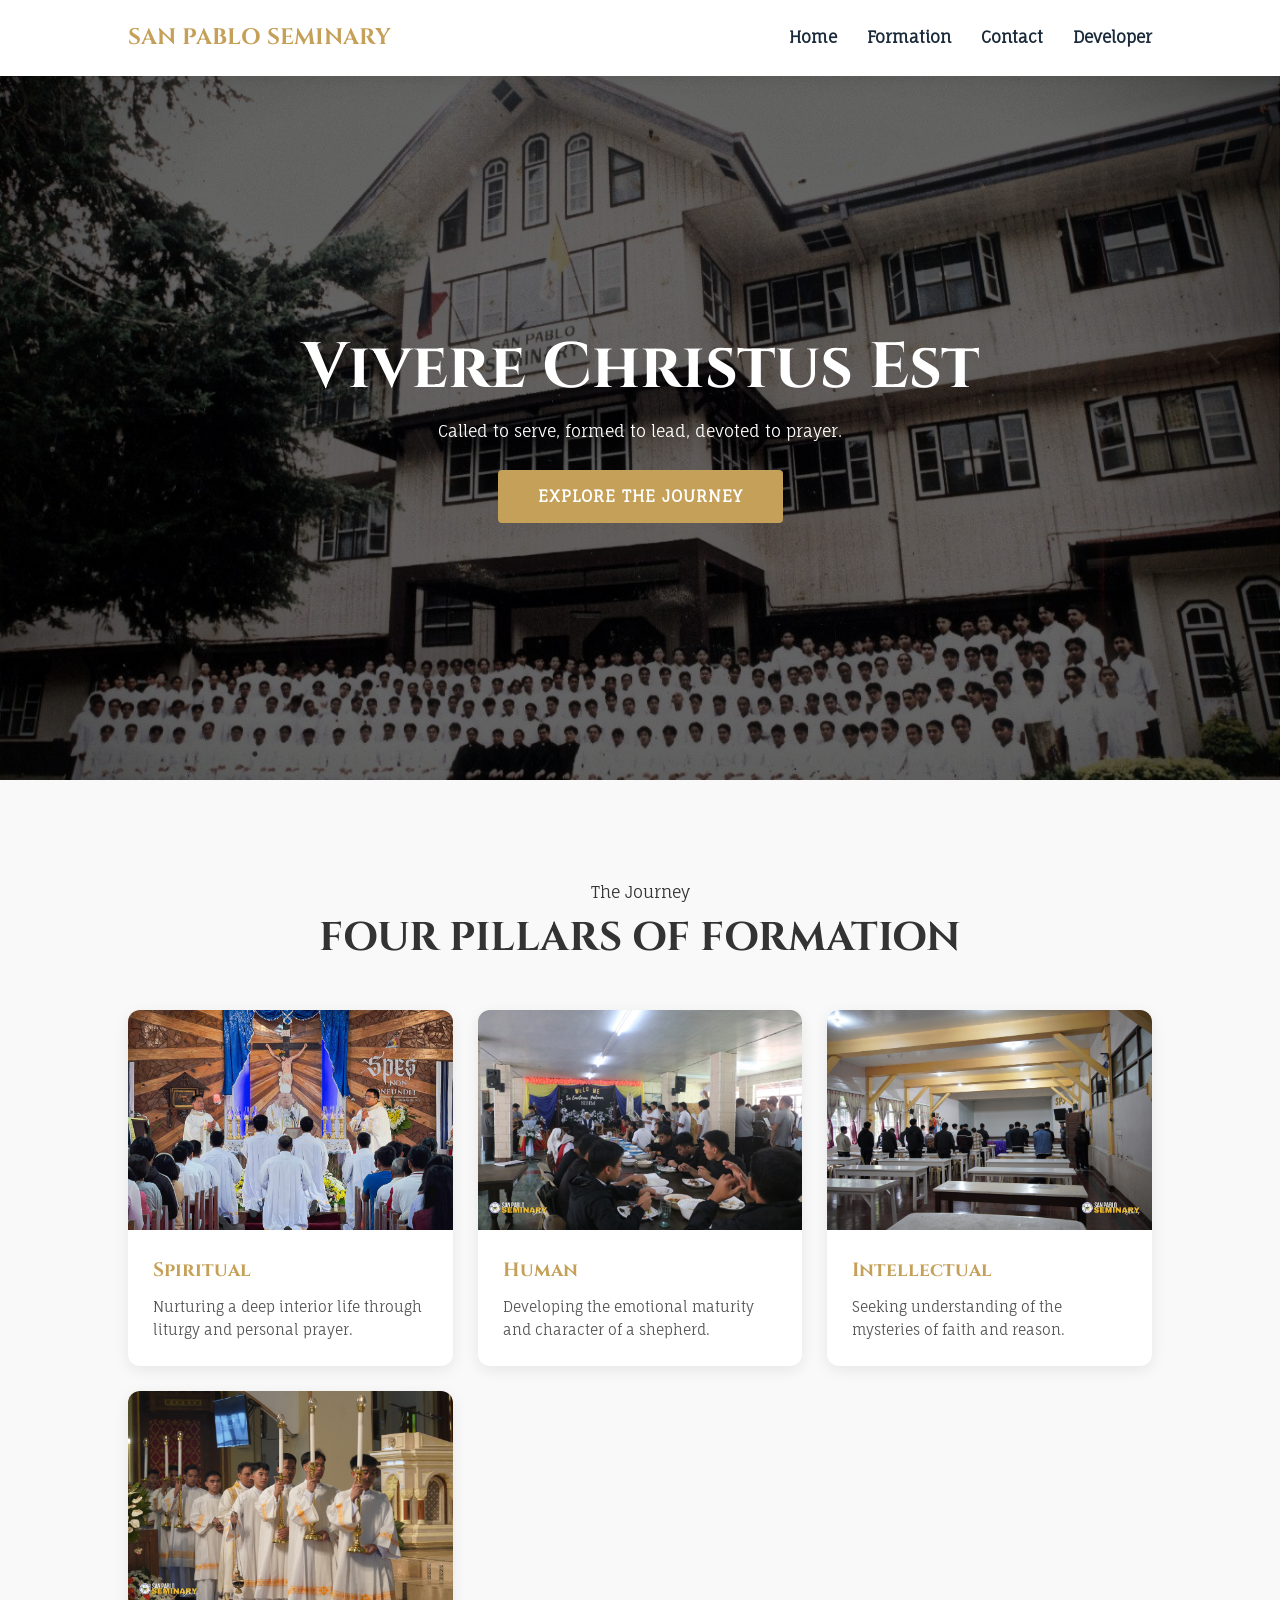
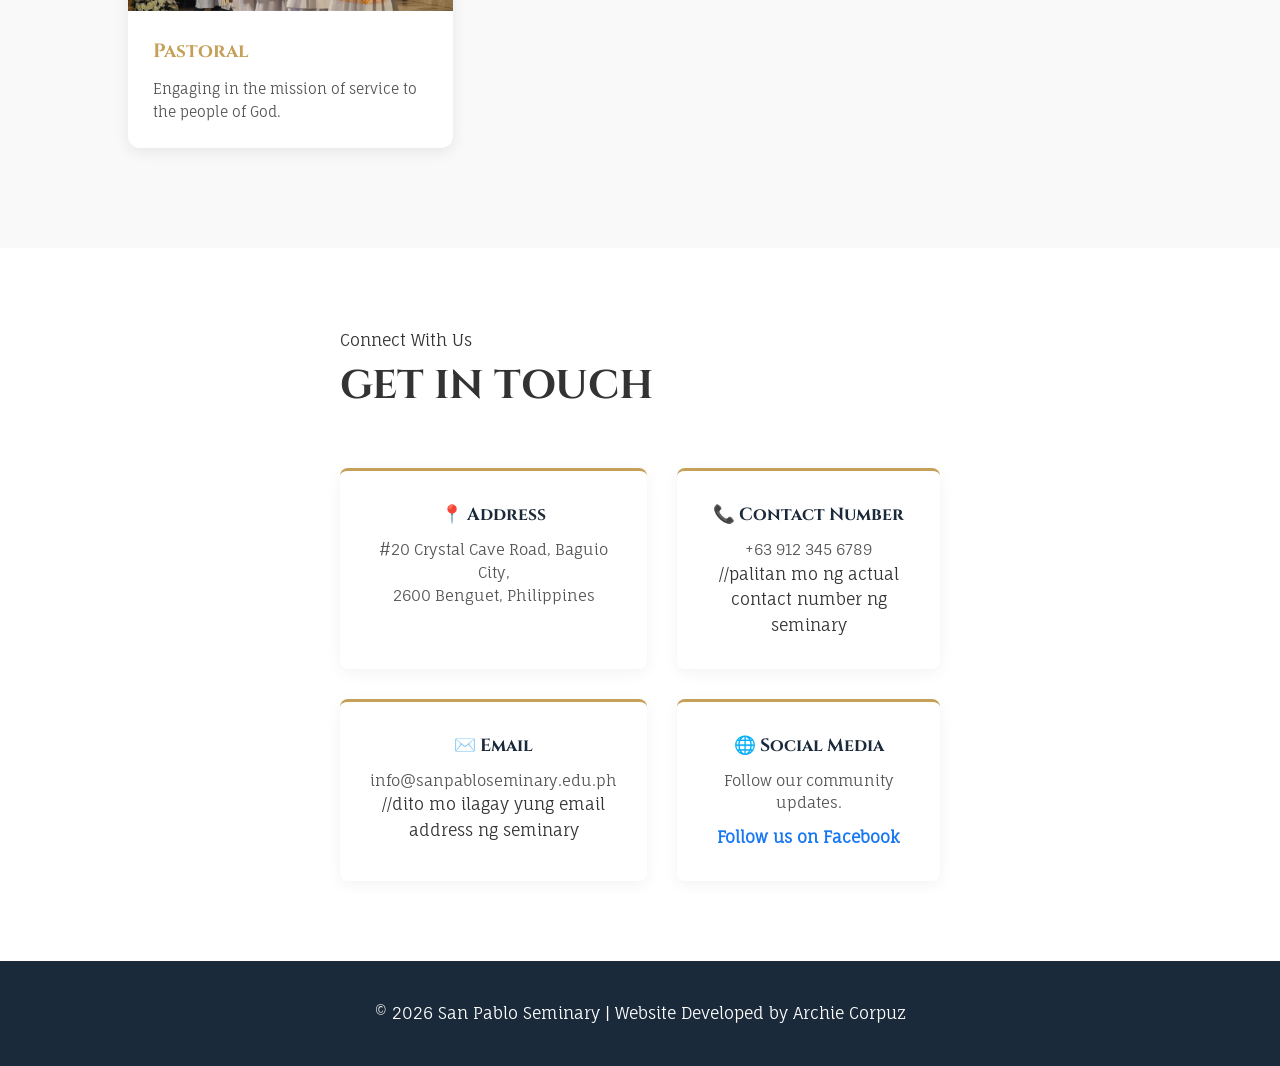
==== index.html @ 98b53720 "Add files via upload" ====
<!DOCTYPE html>
<html lang="en">
<head>
    <meta charset="UTF-8">
    <meta name="viewport" content="width=device-width, initial-scale=1.0">
    <title>SAN PABLO SEMINARY</title>
    <link rel="stylesheet" href="style.css">
    <link rel="icon" type="image/png" class="icon" href="logo.png">
    <link href="https://fonts.googleapis.com/css2?family=Cinzel:wght@400;700&family=Fauna+One&display=swap" rel="stylesheet">
</head>
<body>

    
    <nav class="navbar">
        <div class="logo">SAN PABLO SEMINARY</div>
        <ul class="nav-links">
            <li><a href="#home">Home</a></li>
            <li><a href="#pillars">Formation</a></li>
            <li><a href="#contact-section">Contact</a></li>
            <li><a href="developer.html">Developer</a></li>
        </ul>
    </nav>

    <header id="home" class="hero">
        <div class="hero-content">
            <h1>Vivere Christus Est</h1>
            <p>Called to serve, formed to lead, devoted to prayer.</p>
            <a href="#pillars" class="cta-button">Explore the Journey</a>
        </div>
    </header>

    <section id="pillars" class="pillars-section">
    <div class="section-header">
        <span class="subtitle">The Journey</span>
        <h2>Four Pillars of Formation</h2>
    </div>

    <div class="pillars-grid">
        <a href="spiritual.html" class="pillar-card-link">
            <div class="pillar-card spiritual">
                <div class="card-image"></div>
                <div class="card-inner">
                    <h3>Spiritual</h3>
                    <p>Nurturing a deep interior life through liturgy and personal prayer.</p>
                </div>
            </div>
        </a>

        <a href="human.html" class="pillar-card-link">
            <div class="pillar-card human">
                <div class="card-image"></div>
                <div class="card-inner">
                    <h3>Human</h3>
                    <p>Developing the emotional maturity and character of a shepherd.</p>
                </div>
            </div>
        </a>

        <a href="intellectual.html" class="pillar-card-link">
            <div class="pillar-card intellectual">
                <div class="card-image"></div>
                <div class="card-inner">
                    <h3>Intellectual</h3>
                    <p>Seeking understanding of the mysteries of faith and reason.</p>
                </div>
            </div>
        </a>

        <a href="pastoral.html" class="pillar-card-link">
            <div class="pillar-card pastoral">
                <div class="card-image"></div>
                <div class="card-inner">
                    <h3>Pastoral</h3>
                    <p>Engaging in the mission of service to the people of God.</p>
                </div>
            </div>
        </a>
    </div>
</section>


    <section class="contact-section" id="contact-section">
    <div class="contact-container">
        <div class="section-header">
            <span class="subtitle">Connect With Us</span>
            <h2>Get in Touch</h2>
        </div>

        <div class="contact-grid-2x2">
            <!-- Top Left: Address -->
            <div class="contact-box">
                <h3>📍 Address</h3>
                <p>#20 Crystal Cave Road, Baguio City,<br>2600 Benguet, Philippines</p>
            </div>

            <!-- Top Right: Contact Number -->
            <div class="contact-box">
                <h3>📞 Contact Number</h3>
                <p>+63 912 345 6789</p> //palitan mo ng actual contact number ng seminary
            </div>

            <!-- Bottom Left: Email -->
            <div class="contact-box">
                <h3>✉️ Email</h3>
                <p>info@sanpabloseminary.edu.ph</p> //dito mo ilagay yung email address ng seminary
            </div>

            <!-- Bottom Right: Social Media -->
            <div class="contact-box">
                <h3>🌐 Social Media</h3>
                <p>Follow our community updates.</p>
                <a href="https://www.facebook.com/SPSGladius" target="_blank" class="fb-link">Follow us on Facebook</a>
            </div>
        </div>
    </div>
</section>

    <footer>
        <p>© 2026 San Pablo Seminary | Website Developed by Archie Corpuz</p>
    </footer>

</body>
</html>
---- style.css ----
:root {
    --gold: #c5a059;
    --dark-blue: #1a2a3a;
    --light-gray: #f9f9f9;
    --white: #ffffff;
    --text: #333333;
}

/* 1. Global Reset */
* {
    margin: 0;
    padding: 0;
    box-sizing: border-box;
}

html {
    scroll-behavior: smooth;
}

body {
    font-family: 'Fauna One', serif;
    color: var(--text);
    line-height: 1.6;
    background-color: var(--white);
}

/* 2. Navbar */
.navbar {
    display: flex;
    justify-content: space-between;
    align-items: center;
    padding: 20px 10%;
    background: var(--white);
    position: fixed;
    width: 100%;
    top: 0;
    z-index: 1000;
    box-shadow: 0 2px 10px rgba(0,0,0,0.05);
}

.logo {
    font-family: 'Cinzel', serif;
    font-weight: 700;
    color: var(--gold);
    font-size: 1.4rem;
}


/* Fix for the Hero Call-to-Action Button */
.cta-button {
    display: inline-block !important;
    margin-top: 25px !important;
    padding: 14px 40px !important;
    background-color: var(--gold) !important; /* Forces the gold background */
    color: #ffffff !important; /* Forces white text */
    text-decoration: none !important; /* Removes the underline */
    border-radius: 4px;
    font-weight: 700;
    text-transform: uppercase;
    letter-spacing: 1px;
    transition: all 0.3s ease;
    border: none;
}

.cta-button:hover {
    background-color: #a68546 !important; /* Darker gold on hover */
    transform: translateY(-3px);
    box-shadow: 0 5px 15px rgba(0,0,0,0.3);
    color: #ffffff !important;
}
.nav-links {
    display: flex;
    list-style: none;
}

.nav-links li { margin-left: 30px; }

.nav-links a {
    text-decoration: none;
    color: var(--dark-blue);
    font-weight: 600;
    transition: 0.3s;
}

.nav-links a:hover { color: var(--gold); }

/* 3. Hero Section */
.hero {
    height: 80vh;
    background: linear-gradient(rgba(0,0,0,0.6), rgba(0,0,0,0.6)), url('front-cover.jpg') center/cover no-repeat;
    display: flex;
    justify-content: center;
    align-items: center;
    text-align: center;
    color: var(--white);
    margin-top: 60px; /* Space for fixed navbar */
}

.hero-content h1 {
    font-family: 'Cinzel', serif;
    font-size: 4rem;
}

/* 4. Pillars Section */
.pillars-section {
    padding: 100px 10%;
    background: var(--light-gray);
    text-align: center;
}

.section-header h2 {
    font-family: 'Cinzel', serif;
    font-size: 2.5rem;
    margin-bottom: 40px;
    text-transform: uppercase;
}

.pillars-grid {
    display: grid;
    grid-template-columns: repeat(auto-fit, minmax(250px, 1fr));
    gap: 25px;
}

/* 5. The Clickable Card Design */
.pillar-card-link {
    text-decoration: none;
    color: inherit;
    display: block;
}

.pillar-card {
    background: white;
    border-radius: 12px;
    overflow: hidden;
    box-shadow: 0 4px 15px rgba(0,0,0,0.08);
    transition: transform 0.3s ease, box-shadow 0.3s ease;
    height: 100%;
    display: flex;
    flex-direction: column;
}

/* THE IMAGE PART - Matches your HTML <div class="card-image"> */
.card-image {
    height: 220px;
    background-size: cover;
    background-position: center;
}

/* Link to your specific filenames */
.spiritual .card-image { background-image: url('spiritual_formation.jpg'); }
.human .card-image { background-image: url('human_formation.jpg'); }
.intellectual .card-image { background-image: url('intellectual_formation.jpg'); }
.pastoral .card-image { background-image: url('pastoral_formation.jpg'); }

/* THE TEXT PART - Matches your HTML <div class="card-inner"> */
.card-inner {
    padding: 25px;
    text-align: left;
    flex-grow: 1;
}

.card-inner h3 {
    font-family: 'Cinzel', serif;
    color: var(--gold);
    margin-bottom: 10px;
    font-size: 1.2rem;
}

.card-inner p {
    font-size: 0.9rem;
    color: #555;
}

/* Hover effect for the whole card */
.pillar-card-link:hover .pillar-card {
    transform: translateY(-10px);
    box-shadow: 0 12px 30px rgba(0,0,0,0.15);
}

/* 6. Contact & Footer */
.contact-section { padding: 80px 10%; }
.contact-container { max-width: 600px; margin: 0 auto; }

form input, form textarea {
    width: 100%;
    padding: 15px;
    margin-bottom: 15px;
    border: 1px solid #ddd;
    border-radius: 4px;
}

.submit-btn {
    width: 100%;
    padding: 15px;
    background: var(--dark-blue);
    color: white;
    border: none;
    cursor: pointer;
}

footer {
    padding: 40px;
    text-align: center;
    background: var(--dark-blue);   
    color: white;
}

/* Spiritual Page Specific Hero */
.spiritual-hero {
    /* Use your spiritual formation photo here */
    background: linear-gradient(rgba(0,0,0,0.6), rgba(0,0,0,0.6)), url('spiritual_formation.jpg') center/cover no-repeat;
    height: 60vh; /* Shorter than the home page hero */
}


.human-hero {
    /* Use your human formation photo here */
    background: linear-gradient(rgba(0,0,0,0.6), rgba(0,0,0,0.6)), url('human_formation.jpg') center/cover no-repeat;
    height: 60vh; /* Shorter than the home page hero */

}

.intellectual-hero {
    /* Use your human formation photo here */
    background: linear-gradient(rgba(0,0,0,0.6), rgba(0,0,0,0.6)), url('intellectual_formation.jpg') center/cover no-repeat;
    height: 60vh; /* Shorter than the home page hero */

}

.pastoral-hero {
    /* Use your human formation photo here */
    background: linear-gradient(rgba(0,0,0,0.6), rgba(0,0,0,0.6)), url('pastoral_formation.jpg') center/cover no-repeat;
    height: 60vh; /* Shorter than the home page hero */

}

/* Container for text readability */
.container {
    max-width: 900px;
    margin: 0 auto;
    padding: 0 20px;
}

.info h2 {
    font-family: 'Cinzel', serif;
    color: var(--gold);
    margin-bottom: 20px;
}

/* Ensuring the features from index.html look good here too */
.features {
    display: flex;
    justify-content: space-around;
    gap: 30px;
    margin-top: 50px;
    flex-wrap: wrap; /* Helps on mobile */
}

.feature {
    flex: 1;
    min-width: 250px;
    background: var(--white);
    padding: 30px;
    border-radius: 8px;
    box-shadow: 0 4px 10px rgba(0,0,0,0.05);
}

/* Developer Page Specific Hero */
.dev-hero {
    /* Use a clean, professional background or a solid dark-blue */
    background: linear-gradient(rgba(0,0,0,0.6), rgba(0,0,0,0.6)), url('front-cover.jpg') center/cover no-repeat;
    height: 50vh;
}

/* Developer Profile Picture Styles */
.profile-pic-container {
    display: flex;
    justify-content: center;
    margin-top: -100px; /* Pulls the image up to overlap the hero */
}

.profile-pic {
    width: 150px;
    height: 150px;
    border-radius: 50%; /* Makes it a circle */
    border: 5px solid var(--white); /* White border to make it pop */
    box-shadow: 0 10px 30px rgba(0,0,0,0.1);
    
    
    background: url('unnamed.jpg') center/cover no-repeat;
    z-index: 10;
}

/* Adjusting the Developer Card position */
.dev-profile {
    display: flex;
    flex-direction: column; /* Stack pic and card */
    align-items: center;
    margin-top: 0; /* Let the profile-pic-container handle the overlap */
}

.dev-card {
    background: var(--white);
    padding: 80px 50px 50px; /* Increased top padding from 60px to 80px */
    border-radius: 12px;
    box-shadow: 0 15px 40px rgba(0,0,0,0.1);
    max-width: 700px;
    text-align: center;
    margin-top: -75px; /* Keeps the card overlapping the blue section */
    position: relative; 
}

.dev-details {
    line-height: 1.8; /* Adds a bit more space between lines of text */
    border-left: 4px solid var(--gold); /* Adds a nice gold accent line to the left */
    padding-left: 15px;
}

/* 2x2 Grid Layout */
.contact-grid-2x2 {
    display: grid;
    grid-template-columns: 1fr 1fr; /* Two columns */
    grid-template-rows: auto auto;   /* Two rows */
    gap: 30px;
    margin-top: 50px;
}

.contact-box {
    background: #ffffff;
    padding: 30px;
    border-radius: 8px;
    text-align: center; /* Centers text for a clean look */
    box-shadow: 0 4px 15px rgba(0,0,0,0.05);
    border-top: 3px solid var(--gold); /* Adds a nice gold accent top */
}

.contact-box h3 {
    font-family: 'Cinzel', serif;
    color: var(--dark-blue);
    margin-bottom: 10px;
    font-size: 1.1rem;
}

.contact-box p {
    font-size: 0.95rem;
    color: #555;
    line-height: 1.5;
}

/* Facebook Link Styling */
.fb-link {
    display: inline-block;
    margin-top: 10px;
    color: #1877F2;
    text-decoration: none;
    font-weight: 600;
}

.fb-link:hover {
    text-decoration: underline;
}

/* Mobile View: Change back to 1 column on phones */
@media (max-width: 600px) {
    .contact-grid-2x2 {
        grid-template-columns: 1fr;
    }
}
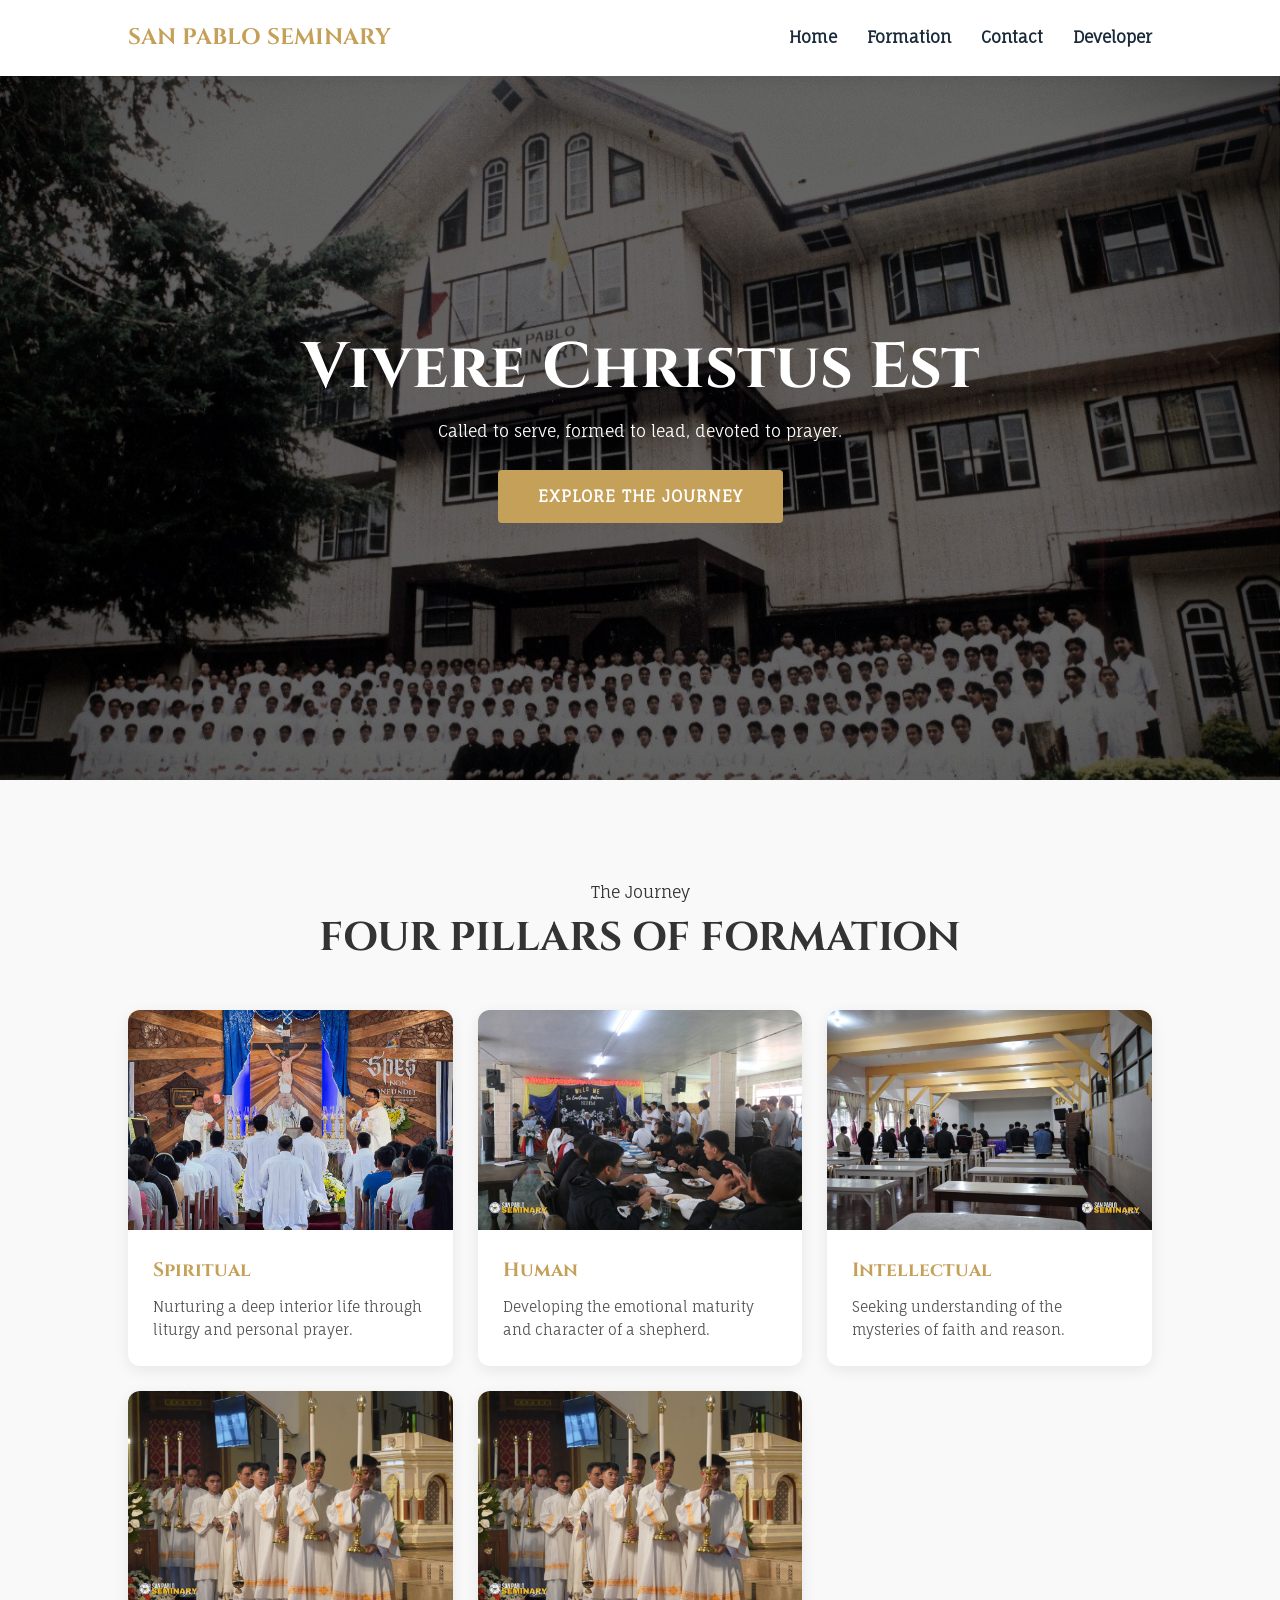
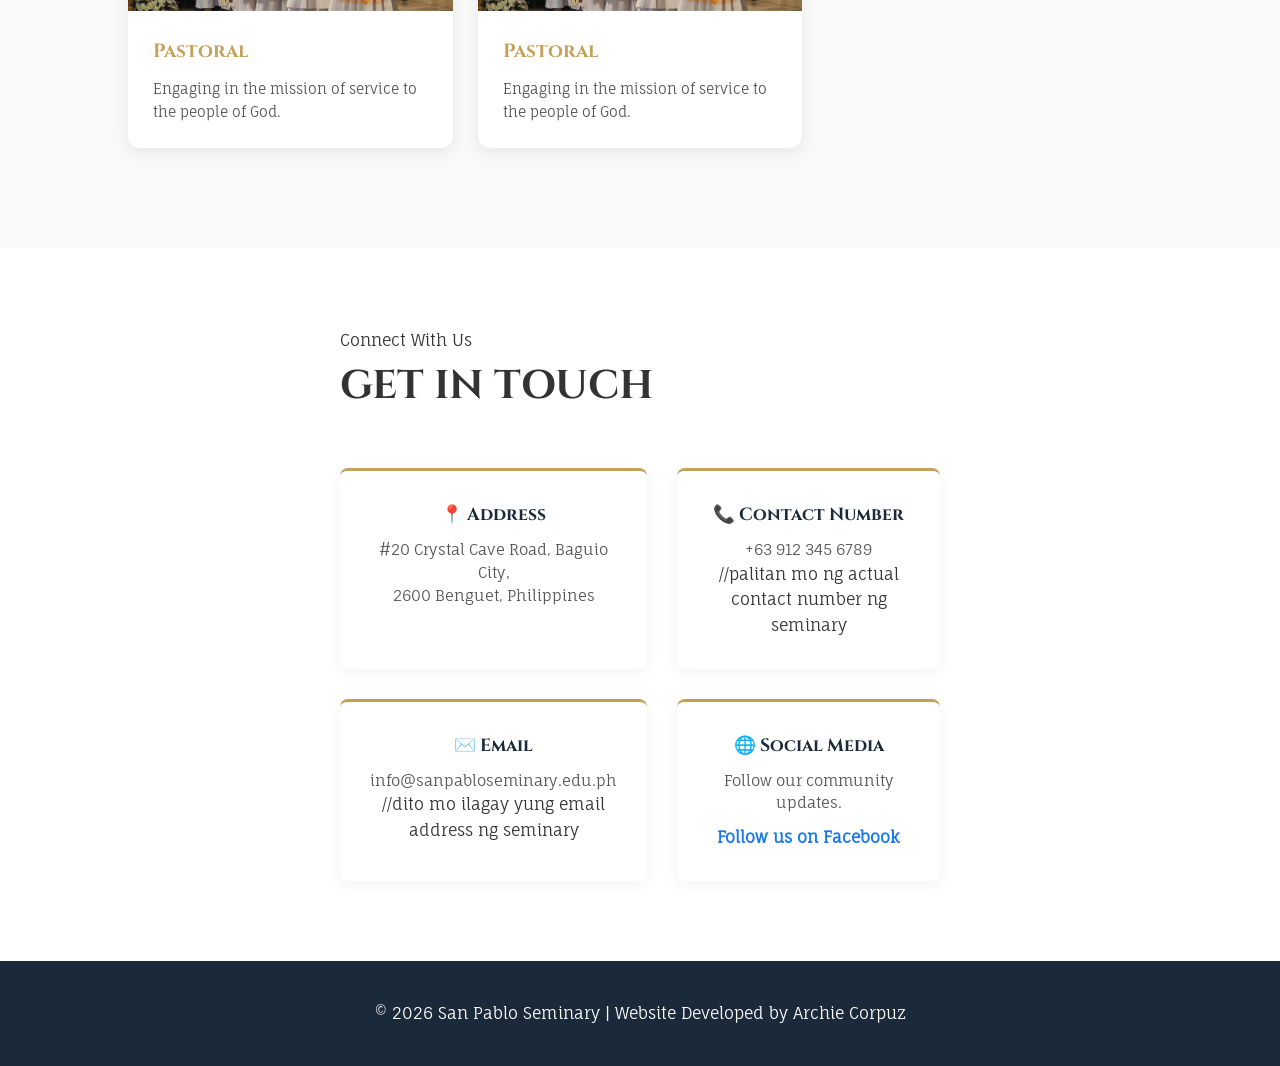
==== commit ca40ba66: "modified file" ====
--- a/index.html
+++ b/index.html
@@ -75,6 +75,16 @@
                 </div>
             </div>
         </a>
+
+        <a href="pastoral.html" class="pillar-card-link">
+            <div class="pillar-card pastoral">
+                <div class="card-image"></div>
+                <div class="card-inner">
+                    <h3>Pastoral</h3>
+                    <p>Engaging in the mission of service to the people of God.</p>
+                </div>
+            </div>
+        </a>
     </div>
 </section>
 
